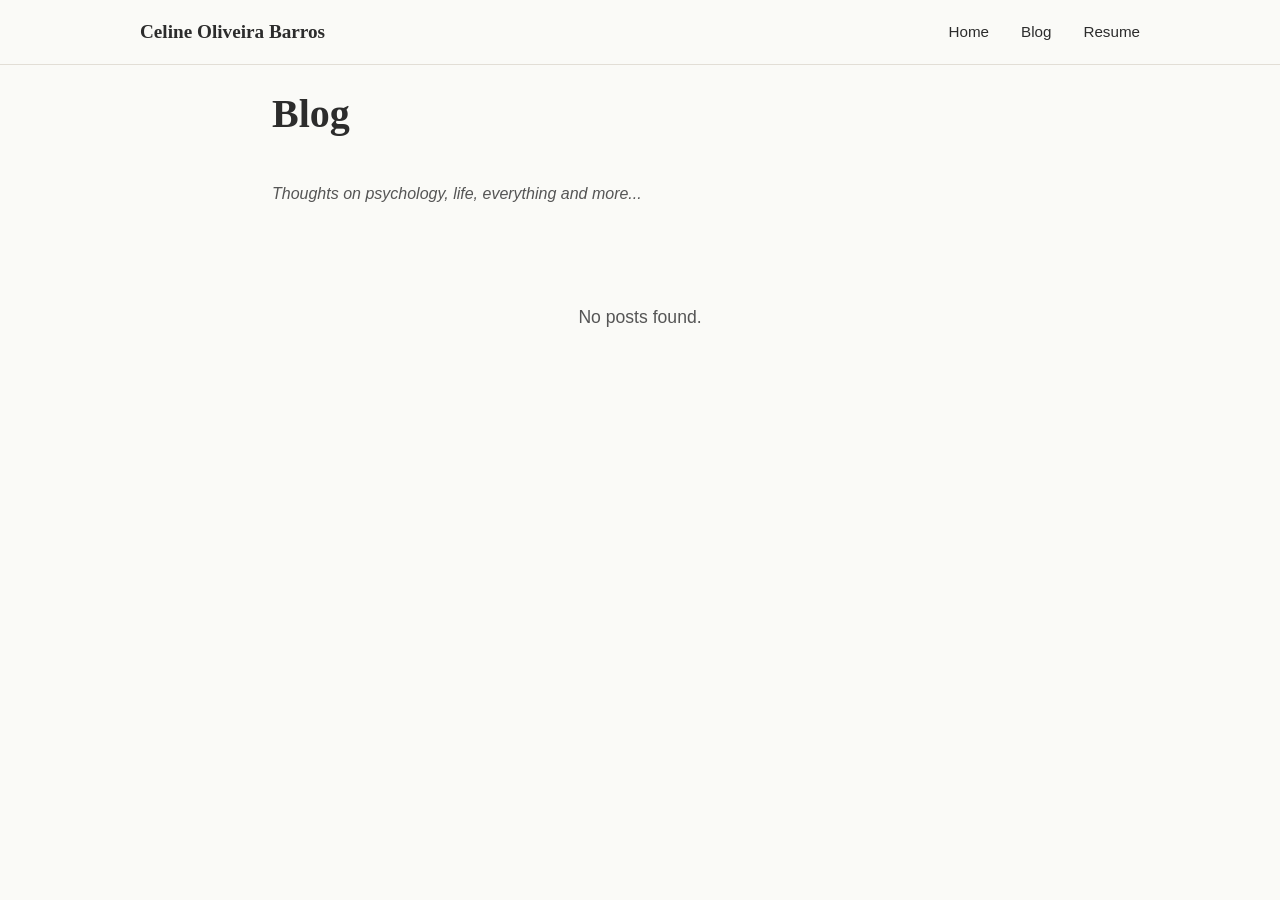
==== blog.html @ eaf7d35f "add blog feature" ====
<!DOCTYPE html>
<html lang="en">
<head>
  <meta charset="UTF-8" />
  <meta name="viewport" content="width=device-width, initial-scale=1.0" />
  <title>Blog - Celine Oliveira Barros</title>
  <link rel="stylesheet" href="/css/blog.css" />
  <script src="/js/markdown-parser.js"></script>
  <script src="/js/blog-utils.js"></script>
</head>
<body>
  <nav>
    <div class="nav-inner">
      <a href="/" class="nav-brand">Celine Oliveira Barros</a>
      <ul>
        <li><a href="/">Home</a></li>
        <li><a href="/blog.html">Blog</a></li>
        <li><a href="/resume.html">Resume</a></li>
      </ul>
    </div>
  </nav>

  <main>
    <div class="blog-container">
      <h1 class="blog-title">Blog</h1>
      <p class="page-subtitle">Thoughts on psychology, life, everything and more...</p>

      <!-- Posts Listing -->
      <div id="posts-listing">
        <p class="center" style="padding: 2rem 0;">Loading posts...</p>
      </div>
    </div>
  </main>

  <script>
    // Load blog posts when page loads
    document.addEventListener('DOMContentLoaded', renderBlogListing);
  </script>
</body>
</html>
---- css/blog.css ----
/* Blog Listing & Detail Styles */
:root {
  --sage: #7A9E7E;
  --sage-deep: #5C8260;
  --sage-light: #C0D8C3;
  --sage-pale: #E8F0E9;
  --lavender: #9B8EC4;
  --lavender-deep: #7B6FA8;
  --lavender-light: #C7BFE0;
  --lavender-pale: #EDE9F6;
  --cream: #FAFAF7;
  --warm-white: #FFFFFF;
  --ink: #2C2C2C;
  --ink-light: #555555;
  --ink-muted: #888888;
  --border: #E2DED6;
  --font-display: Georgia, 'Times New Roman', serif;
  --font-body: 'Segoe UI', Tahoma, Geneva, Verdana, sans-serif;
}

* {
  margin: 0;
  padding: 0;
  box-sizing: border-box;
}

html {
  scroll-behavior: smooth;
}

body {
  font-family: var(--font-body);
  background: var(--cream);
  color: var(--ink);
  line-height: 1.7;
}

a {
  color: var(--sage-deep);
  text-decoration: none;
}

a:hover {
  text-decoration: underline;
}

/* === NAV === */
nav {
  position: fixed;
  top: 0;
  left: 0;
  right: 0;
  z-index: 100;
  background: rgba(250, 250, 247, 0.95);
  backdrop-filter: blur(16px);
  border-bottom: 1px solid var(--border);
  padding: 0 2rem;
}

.nav-inner {
  max-width: 1000px;
  margin: 0 auto;
  display: flex;
  justify-content: space-between;
  align-items: center;
  height: 4rem;
}

.nav-brand {
  font-family: var(--font-display);
  font-size: 1.2rem;
  font-weight: 600;
  color: var(--ink);
  text-decoration: none;
}

.nav-brand:hover {
  text-decoration: underline;
}

nav ul {
  display: flex;
  list-style: none;
  gap: 2rem;
  font-size: 0.95rem;
}

nav a {
  color: var(--ink);
  font-weight: 500;
  transition: color 0.2s;
}

nav a:hover {
  color: var(--sage-deep);
  text-decoration: none;
}

/* === MAIN CONTAINER === */
main {
  padding-top: 5rem;
  min-height: 100vh;
}

.blog-container {
  max-width: 800px;
  margin: 0 auto;
  padding: 0 2rem 4rem 2rem;
}

h1 {
  font-family: var(--font-display);
  font-size: 2.5rem;
  margin-bottom: 0.5rem;
  color: var(--ink);
  font-weight: 600;
}

h1.blog-title {
  margin-bottom: 2rem;
}

.page-subtitle {
  font-size: 1rem;
  color: var(--ink-light);
  margin-bottom: 3rem;
  font-style: italic;
}

/* === BLOG LISTING === */
#posts-listing {
  display: grid;
  gap: 2.5rem;
}

.post-card {
  padding: 1.5rem;
  background: var(--warm-white);
  border: 1px solid var(--border);
  border-radius: 4px;
  transition: all 0.2s;
  display: block;
}

.post-card-cover {
  width: 100%;
  height: 220px;
  object-fit: cover;
  border-radius: 4px;
  margin-bottom: 1rem;
  border: 1px solid var(--border);
}

.post-card:hover {
  border-color: var(--sage);
  box-shadow: 0 4px 12px rgba(122, 158, 126, 0.1);
  transform: translateY(-2px);
}

.post-title-link {
  text-decoration: none;
}

.post-title-link:hover .post-card-title {
  color: var(--sage-deep);
}

.post-card-title {
  font-family: var(--font-display);
  font-size: 1.6rem;
  margin-bottom: 0.5rem;
  color: var(--ink);
  font-weight: 600;
}

.post-date {
  font-size: 0.9rem;
  color: var(--ink-muted);
  margin-bottom: 0.75rem;
}

.post-description {
  color: var(--ink-light);
  line-height: 1.6;
  margin-bottom: 1rem;
  max-width: 65ch;
}

.post-tags {
  display: flex;
  gap: 0.5rem;
  flex-wrap: wrap;
}

.tag {
  display: inline-block;
  background: var(--sage-pale);
  color: var(--sage-deep);
  padding: 0.25rem 0.75rem;
  border-radius: 20px;
  font-size: 0.85rem;
  text-decoration: none;
  transition: all 0.2s;
}

.tag:hover {
  background: var(--sage);
  color: var(--warm-white);
}

/* === BLOG POST DETAIL === */
.post-header {
  margin-bottom: 3rem;
  border-bottom: 1px solid var(--border);
  padding-bottom: 2rem;
}

.blog-post h1 {
  font-family: var(--font-display);
  font-size: 2.8rem;
  line-height: 1.2;
  margin-bottom: 1rem;
}

.blog-post .post-date {
  display: block;
  font-size: 1rem;
  color: var(--ink-light);
  margin-bottom: 1rem;
}

.blog-post .post-tags {
  margin-top: 1rem;
}

.post-cover {
  width: 100%;
  max-height: 420px;
  object-fit: cover;
  border-radius: 4px;
  margin-bottom: 1.25rem;
  border: 1px solid var(--border);
}

/* === POST BODY === */
.post-body {
  font-family: var(--font-display);
  font-size: 1.1rem;
  line-height: 1.8;
  color: var(--ink);
}

.post-body h2 {
  font-size: 1.8rem;
  margin: 2.5rem 0 1rem 0;
  color: var(--ink);
  font-weight: 600;
}

.post-body h3 {
  font-size: 1.4rem;
  margin: 2rem 0 0.75rem 0;
  color: var(--ink);
  font-weight: 600;
}

.post-body p {
  margin-bottom: 1.5rem;
  max-width: 65ch;
}

.post-body a {
  color: var(--sage-deep);
  text-decoration: underline;
}

.post-body a:hover {
  color: var(--sage);
}

.post-body code {
  background: var(--sage-pale);
  padding: 0.2em 0.4em;
  border-radius: 3px;
  font-family: 'Monaco', 'Menlo', 'Ubuntu Mono', monospace;
  font-size: 0.95em;
  color: var(--ink);
}

.post-body pre {
  background: var(--sage-pale);
  padding: 1.5rem;
  border-radius: 4px;
  overflow-x: auto;
  margin: 1.5rem 0;
  line-height: 1.5;
}

.post-body pre code {
  background: none;
  padding: 0;
  font-size: 0.95rem;
}

.post-body blockquote {
  border-left: 4px solid var(--sage);
  padding-left: 1.5rem;
  margin: 1.5rem 0;
  font-style: italic;
  color: var(--ink-light);
  font-size: 1.1rem;
}

.post-body ul,
.post-body ol {
  margin: 1.5rem 0 1.5rem 2rem;
}

.post-body li {
  margin-bottom: 0.5rem;
}

.post-body img {
  max-width: 100%;
  height: auto;
  border-radius: 4px;
  margin: 1.5rem 0;
}

.post-body hr {
  border: none;
  height: 1px;
  background: var(--border);
  margin: 2rem 0;
}

.post-body table {
  width: 100%;
  border-collapse: collapse;
  margin: 1.5rem 0;
  overflow: hidden;
  border: 1px solid var(--border);
}

.post-body th,
.post-body td {
  border-bottom: 1px solid var(--border);
  padding: 0.7rem 0.8rem;
  text-align: left;
}

.post-body th {
  background: var(--sage-pale);
  font-weight: 600;
}

.author-card {
  margin-top: 3rem;
  padding: 1.2rem;
  border: 1px solid var(--border);
  border-radius: 8px;
  background: linear-gradient(140deg, var(--warm-white) 0%, var(--sage-pale) 100%);
  display: grid;
  grid-template-columns: 80px 1fr;
  gap: 1rem;
  align-items: start;
}

.author-avatar,
.author-avatar-fallback {
  width: 80px;
  height: 80px;
  border-radius: 50%;
  border: 2px solid var(--sage-light);
}

.author-avatar {
  object-fit: cover;
}

.author-avatar-fallback {
  background: var(--sage);
  color: var(--warm-white);
  display: grid;
  place-items: center;
  font-family: var(--font-display);
  font-size: 1.3rem;
  letter-spacing: 0.03em;
}

.author-eyebrow {
  margin: 0;
  font-size: 0.72rem;
  text-transform: uppercase;
  letter-spacing: 0.12em;
  color: var(--ink-muted);
}

.author-name {
  margin: 0.15rem 0 0.35rem 0;
  font-family: var(--font-display);
  font-size: 1.25rem;
  color: var(--ink);
}

.author-bio {
  margin: 0;
  font-size: 0.95rem;
  color: var(--ink-light);
  line-height: 1.6;
}

.author-socials {
  margin-top: 0.75rem;
  display: flex;
  gap: 0.45rem;
  flex-wrap: wrap;
}

.author-social-link {
  padding: 0.22rem 0.6rem;
  border-radius: 999px;
  border: 1px solid var(--sage-light);
  background: var(--warm-white);
  color: var(--sage-deep);
  font-size: 0.78rem;
  text-decoration: none;
}

.author-social-link:hover {
  background: var(--sage);
  color: var(--warm-white);
  text-decoration: none;
}

.author-signature {
  margin: 0.85rem 0 0 0;
  font-family: 'Brush Script MT', 'Lucida Handwriting', cursive;
  font-size: 1.85rem;
  color: var(--ink);
  line-height: 1;
}

/* === NO POSTS STATE === */
.no-posts {
  text-align: center;
  padding: 3rem 0;
  color: var(--ink-light);
  font-size: 1.1rem;
}

/* === BACK LINK === */
.back-link {
  display: inline-block;
  margin-bottom: 2rem;
  color: var(--sage-deep);
  font-weight: 500;
}

.back-link:hover {
  text-decoration: underline;
}

/* === RESPONSIVE === */
@media (max-width: 768px) {
  main {
    padding-top: 4rem;
  }

  .blog-container {
    padding-left: 1rem;
    padding-right: 1rem;
    padding-bottom: 2rem;
  }

  nav {
    padding: 0 1rem;
  }

  nav ul {
    gap: 1rem;
    font-size: 0.9rem;
  }

  h1 {
    font-size: 1.8rem;
  }

  .blog-post h1 {
    font-size: 1.8rem;
  }

  .post-card-title {
    font-size: 1.3rem;
  }

  .post-body {
    font-size: 1rem;
  }

  .post-body h2 {
    font-size: 1.4rem;
  }

  .post-body h3 {
    font-size: 1.1rem;
  }

  .post-body code,
  .post-body pre {
    font-size: 0.85rem;
  }

  .author-card {
    grid-template-columns: 1fr;
  }

  .author-avatar,
  .author-avatar-fallback {
    width: 64px;
    height: 64px;
  }

  .post-tags {
    flex-direction: column;
  }

  .tag {
    display: block;
    width: fit-content;
  }
}

/* Utility for center-aligned containers */
.center {
  text-align: center;
}

/* Utility for hiding content */
.hidden {
  display: none;
}
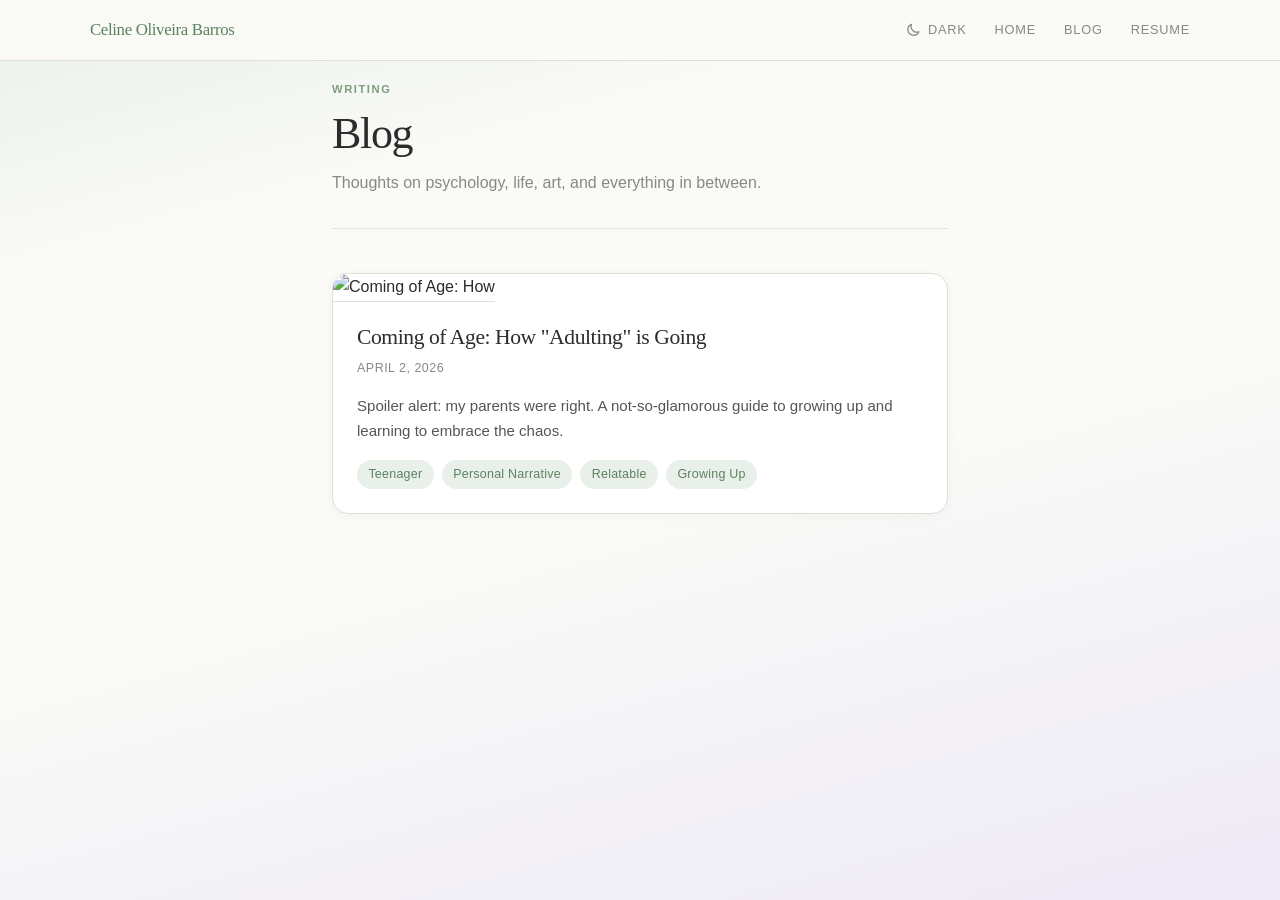
==== commit bf5bd71c: "Vercel analytic" ====
--- a/blog.html
+++ b/blog.html
@@ -3,38 +3,60 @@
 <head>
   <meta charset="UTF-8" />
   <meta name="viewport" content="width=device-width, initial-scale=1.0" />
+  <script>
+  (function(){try{var k='theme',s=localStorage.getItem(k);if(s==='light'||s==='dark'){document.documentElement.setAttribute('data-theme',s);}else if(window.matchMedia('(prefers-color-scheme: dark)').matches){document.documentElement.setAttribute('data-theme','dark');}}catch(e){}})();
+  </script>
   <title>Blog - Celine Oliveira Barros</title>
-  <link rel="stylesheet" href="/css/blog.css" />
-  <script src="/js/markdown-parser.js"></script>
-  <script src="/js/blog-utils.js"></script>
+  <link rel="icon" href="data:image/svg+xml,<svg xmlns='http://www.w3.org/2000/svg' viewBox='0 0 100 100'><text y='.9em' font-size='90' fill='%234a7c59'>✿</text></svg>">
+  <link rel="stylesheet" href="./css/theme.css" />
+  <link rel="stylesheet" href="./css/blog.css" />
+  <script src="./js/markdown-parser.js"></script>
+  <script src="./js/blog-utils.js"></script>
 </head>
 <body>
-  <nav>
+  <nav class="site-nav" aria-label="Main">
     <div class="nav-inner">
-      <a href="/" class="nav-brand">Celine Oliveira Barros</a>
-      <ul>
-        <li><a href="/">Home</a></li>
-        <li><a href="/blog.html">Blog</a></li>
-        <li><a href="/resume.html">Resume</a></li>
-      </ul>
+      <a href="./index.html" class="nav-brand">Celine Oliveira Barros</a>
+      <div class="nav-actions">
+        <ul>
+          <li class="nav-item--theme">
+            <button type="button" class="theme-toggle" aria-label="Switch to dark mode" aria-pressed="false" title="Switch to dark mode">
+              <span class="theme-toggle-label theme-toggle-label--dark" aria-hidden="true">
+                <svg class="theme-toggle-icon" viewBox="0 0 24 24" aria-hidden="true"><path stroke="currentColor" stroke-width="2" stroke-linecap="round" stroke-linejoin="round" fill="none" d="M20.354 15.354A9 9 0 018.646 3.646 9.003 9.003 0 0012 21a9.003 9.003 0 008.354-5.646z"/></svg>
+                Dark
+              </span>
+              <span class="theme-toggle-label theme-toggle-label--light" aria-hidden="true">
+                <svg class="theme-toggle-icon" viewBox="0 0 24 24" aria-hidden="true"><path stroke="currentColor" stroke-width="2" stroke-linecap="round" stroke-linejoin="round" fill="none" d="M12 3v1m0 16v1m9-9h-1M4 12H3m15.364 6.364l-.707-.707M6.343 6.343l-.707-.707m12.728 0l-.707.707M6.343 17.657l-.707.707M16 12a4 4 0 11-8 0 4 4 0 018 0z"/></svg>
+                Light
+              </span>
+            </button>
+          </li>
+          <li><a href="./index.html">Home</a></li>
+          <li><a href="./blog.html">Blog</a></li>
+          <li><a href="./resume.html">Resume</a></li>
+        </ul>
+      </div>
     </div>
   </nav>
 
   <main>
     <div class="blog-container">
-      <h1 class="blog-title">Blog</h1>
-      <p class="page-subtitle">Thoughts on psychology, life, everything and more...</p>
+      <header class="blog-page-header" aria-labelledby="blog-heading">
+        <p class="page-label">Writing</p>
+        <h1 id="blog-heading" class="blog-title">Blog</h1>
+        <p class="page-subtitle">Thoughts on psychology, life, art, and everything in between.</p>
+      </header>
 
-      <!-- Posts Listing -->
-      <div id="posts-listing">
-        <p class="center" style="padding: 2rem 0;">Loading posts...</p>
+      <div id="posts-listing" class="posts-listing">
+        <p class="posts-loading" role="status">Loading posts…</p>
       </div>
     </div>
   </main>
 
+  <script src="./js/theme.js"></script>
   <script>
-    // Load blog posts when page loads
     document.addEventListener('DOMContentLoaded', renderBlogListing);
   </script>
+  <script defer src="https://va.vercel-scripts.com/v1/script.js"></script>
 </body>
 </html>
--- a/css/theme.css
+++ b/css/theme.css
@@ -0,0 +1,172 @@
+/**
+ * Light / dark theme tokens. Toggle via html[data-theme="dark"].
+ * Default (no attribute) matches :root light palette; script sets data-theme on load.
+ */
+
+:root {
+  color-scheme: light;
+  --sage: #7a9e7e;
+  --sage-deep: #5c8260;
+  --sage-light: #c0d8c3;
+  --sage-pale: #e8f0e9;
+  --lavender: #9b8ec4;
+  --lavender-deep: #7b6fa8;
+  --lavender-light: #c7bfe0;
+  --lavender-pale: #ede9f6;
+  --cream: #fafaf7;
+  --warm-white: #ffffff;
+  --ink: #2c2c2c;
+  --ink-light: #555555;
+  --ink-muted: #888888;
+  --blush: #f2e4e1;
+  --peach: #f5d5c8;
+  --border: #e2ded6;
+  --shadow: rgba(122, 158, 126, 0.1);
+  --shadow-lav: rgba(155, 142, 196, 0.1);
+  --nav-bg: rgba(250, 250, 247, 0.92);
+  --nav-dropdown-bg: rgba(250, 250, 247, 0.97);
+  --resume-body-bg: #e8e4de;
+  --resume-toolbar-shadow: rgba(0, 0, 0, 0.08);
+  --resume-page-shadow: rgba(0, 0, 0, 0.1);
+  --font-display: Georgia, 'Times New Roman', serif;
+  --font-body: 'Segoe UI', Tahoma, Geneva, Verdana, sans-serif;
+}
+
+html[data-theme='dark'] {
+  color-scheme: dark;
+  --sage: #8fb896;
+  --sage-deep: #b8d4be;
+  --sage-light: #3d5248;
+  --sage-pale: #1a221e;
+  --lavender: #a898c9;
+  --lavender-deep: #c9bfe8;
+  --lavender-light: #4a4558;
+  --lavender-pale: #1e1c28;
+  --cream: #12141a;
+  --warm-white: #1a1f26;
+  --ink: #e8e8e3;
+  --ink-light: #b8b8b0;
+  --ink-muted: #94948c;
+  --blush: #2a2224;
+  --peach: #2a2420;
+  --border: #2d333d;
+  --shadow: rgba(0, 0, 0, 0.35);
+  --shadow-lav: rgba(0, 0, 0, 0.28);
+  --nav-bg: rgba(18, 20, 26, 0.92);
+  --nav-dropdown-bg: rgba(22, 25, 32, 0.98);
+  --resume-body-bg: #0f1218;
+  --resume-toolbar-shadow: rgba(0, 0, 0, 0.35);
+  --resume-page-shadow: rgba(0, 0, 0, 0.45);
+}
+
+/* Optional: soften hero glows in dark mode (index inline styles reference these) */
+html[data-theme='dark'] .hero::before {
+  background: radial-gradient(
+    circle,
+    rgba(122, 158, 126, 0.07) 0%,
+    transparent 70%
+  );
+}
+
+html[data-theme='dark'] .hero::after {
+  background: radial-gradient(
+    circle,
+    rgba(122, 158, 126, 0.05) 0%,
+    transparent 70%
+  );
+}
+
+/* === Theme toggle: text + icon (matches nav links) === */
+.theme-toggle {
+  display: inline-flex;
+  align-items: center;
+  justify-content: center;
+  font-family: var(--font-body);
+  font-size: 0.82rem;
+  font-weight: 400;
+  letter-spacing: 0.04em;
+  text-transform: uppercase;
+  color: var(--ink-muted);
+  background: none;
+  border: none;
+  cursor: pointer;
+  padding: 0;
+  margin: 0;
+  position: relative;
+  transition: color 0.3s;
+  flex-shrink: 0;
+  line-height: 1;
+  vertical-align: middle;
+  -webkit-appearance: none;
+  appearance: none;
+  box-sizing: border-box;
+}
+
+/* Remove UA button padding (Safari/Firefox) so it matches <a> in the nav */
+.theme-toggle::-moz-focus-inner {
+  border: 0;
+  padding: 0;
+}
+
+.theme-toggle::after {
+  content: '';
+  position: absolute;
+  bottom: -4px;
+  left: 0;
+  width: 0;
+  height: 2px;
+  background: var(--sage);
+  transition: width 0.3s;
+}
+
+.theme-toggle:hover {
+  color: var(--sage-deep);
+}
+
+.theme-toggle:hover::after {
+  width: 100%;
+}
+
+.theme-toggle:focus-visible {
+  outline: 2px solid var(--sage);
+  outline-offset: 3px;
+}
+
+.theme-toggle-icon {
+  width: 0.95rem;
+  height: 0.95rem;
+  flex-shrink: 0;
+  display: block;
+}
+
+/* “Dark” = switch to dark (shown in light mode); “Light” = switch to light */
+.theme-toggle-label {
+  pointer-events: none;
+  display: inline-flex;
+  align-items: center;
+  gap: 0.4rem;
+  line-height: 1;
+}
+
+.theme-toggle-label--light {
+  display: none;
+}
+
+html[data-theme='dark'] .theme-toggle-label--dark {
+  display: none;
+}
+
+html[data-theme='dark'] .theme-toggle-label--light {
+  display: inline-flex;
+}
+
+/* Toolbar: text only, no underline (sits next to pill buttons) */
+.toolbar .theme-toggle::after {
+  display: none;
+}
+
+.toolbar .theme-toggle {
+  font-size: 0.8rem;
+  letter-spacing: 0.06em;
+  padding: 0.35rem 0;
+}
--- a/css/blog.css
+++ b/css/blog.css
@@ -1,22 +1,4 @@
-/* Blog Listing & Detail Styles */
-:root {
-  --sage: #7A9E7E;
-  --sage-deep: #5C8260;
-  --sage-light: #C0D8C3;
-  --sage-pale: #E8F0E9;
-  --lavender: #9B8EC4;
-  --lavender-deep: #7B6FA8;
-  --lavender-light: #C7BFE0;
-  --lavender-pale: #EDE9F6;
-  --cream: #FAFAF7;
-  --warm-white: #FFFFFF;
-  --ink: #2C2C2C;
-  --ink-light: #555555;
-  --ink-muted: #888888;
-  --border: #E2DED6;
-  --font-display: Georgia, 'Times New Roman', serif;
-  --font-body: 'Segoe UI', Tahoma, Geneva, Verdana, sans-serif;
-}
+/* Blog listing & detail — load css/theme.css before this file. */
 
 * {
   margin: 0;
@@ -32,7 +14,9 @@
   font-family: var(--font-body);
   background: var(--cream);
   color: var(--ink);
-  line-height: 1.7;
+  line-height: 1.65;
+  -webkit-font-smoothing: antialiased;
+  text-rendering: optimizeLegibility;
 }
 
 a {
@@ -45,53 +29,126 @@
 }
 
 /* === NAV === */
-nav {
+.site-nav {
   position: fixed;
   top: 0;
   left: 0;
   right: 0;
   z-index: 100;
-  background: rgba(250, 250, 247, 0.95);
+  background: var(--nav-bg);
   backdrop-filter: blur(16px);
   border-bottom: 1px solid var(--border);
-  padding: 0 2rem;
+  padding: 0 clamp(1rem, 4vw, 2rem);
 }
 
 .nav-inner {
-  max-width: 1000px;
+  max-width: 1100px;
   margin: 0 auto;
   display: flex;
   justify-content: space-between;
   align-items: center;
-  height: 4rem;
+  min-height: 3.75rem;
+  padding: 0.35rem 0;
+  gap: 0.75rem;
+}
+
+.nav-actions {
+  display: flex;
+  align-items: center;
+  gap: 1.25rem;
+}
+
+/* Post page: back | centered name | nav — one aligned row */
+.nav-inner--post {
+  display: grid;
+  grid-template-columns: minmax(0, 1fr) auto minmax(0, 1fr);
+  align-items: center;
+  column-gap: 0.75rem;
+  width: 100%;
+}
+
+.nav-inner--post .nav-back {
+  justify-self: start;
+  font-family: var(--font-body);
+  font-size: 0.78rem;
+  font-weight: 500;
+  letter-spacing: 0.05em;
+  text-transform: uppercase;
+  color: var(--ink-muted);
+  text-decoration: none;
+  white-space: nowrap;
+  transition: color 0.2s;
+}
+
+.nav-inner--post .nav-back:hover {
+  color: var(--sage-deep);
+  text-decoration: none;
+}
+
+.nav-inner--post .nav-brand {
+  justify-self: center;
+  grid-column: 2;
+  text-align: center;
+}
+
+.nav-inner--post .nav-actions {
+  justify-self: end;
+  grid-column: 3;
 }
 
 .nav-brand {
   font-family: var(--font-display);
-  font-size: 1.2rem;
-  font-weight: 600;
-  color: var(--ink);
-  text-decoration: none;
+  font-size: 1.05rem;
+  font-weight: 400;
+  color: var(--sage-deep);
+  letter-spacing: -0.02em;
+  text-decoration: none;
+  line-height: 1.2;
 }
 
 .nav-brand:hover {
-  text-decoration: underline;
-}
-
-nav ul {
+  color: var(--ink);
+  text-decoration: none;
+}
+
+.site-nav ul {
   display: flex;
+  align-items: center;
   list-style: none;
-  gap: 2rem;
-  font-size: 0.95rem;
-}
-
-nav a {
-  color: var(--ink);
-  font-weight: 500;
-  transition: color 0.2s;
-}
-
-nav a:hover {
+  gap: 1.75rem;
+  margin: 0;
+  padding: 0;
+  font-size: 0.8rem;
+  letter-spacing: 0.06em;
+  text-transform: uppercase;
+}
+
+.site-nav ul > li {
+  display: flex;
+  align-items: center;
+  margin: 0;
+  padding: 0;
+}
+
+.nav-item--theme {
+  list-style: none;
+}
+
+.site-nav .theme-toggle {
+  font-size: 0.8rem;
+  letter-spacing: 0.06em;
+}
+
+.site-nav ul a {
+  color: var(--ink-muted);
+  font-weight: 400;
+  line-height: 1;
+  display: inline-flex;
+  align-items: center;
+  transition: color 0.25s;
+}
+
+.site-nav ul a:hover {
   color: var(--sage-deep);
   text-decoration: none;
 }
@@ -100,65 +157,115 @@
 main {
   padding-top: 5rem;
   min-height: 100vh;
+  background: linear-gradient(
+    165deg,
+    var(--sage-pale) 0%,
+    var(--cream) 22%,
+    var(--cream) 55%,
+    var(--lavender-pale) 100%
+  );
+  background-attachment: fixed;
 }
 
 .blog-container {
-  max-width: 800px;
+  max-width: 42rem;
   margin: 0 auto;
-  padding: 0 2rem 4rem 2rem;
+  padding: 0 1.75rem 4rem;
+}
+
+.blog-container--post {
+  max-width: 40rem;
 }
 
 h1 {
   font-family: var(--font-display);
-  font-size: 2.5rem;
+  font-size: clamp(2rem, 5vw, 2.75rem);
   margin-bottom: 0.5rem;
   color: var(--ink);
+  font-weight: 400;
+  letter-spacing: -0.03em;
+  line-height: 1.15;
+}
+
+/* Listing page title block */
+.blog-page-header {
+  margin-bottom: 2.75rem;
+  padding-bottom: 2rem;
+  border-bottom: 1px solid rgba(226, 222, 214, 0.85);
+}
+
+.page-label {
+  font-size: 0.7rem;
   font-weight: 600;
+  letter-spacing: 0.14em;
+  text-transform: uppercase;
+  color: var(--sage);
+  margin-bottom: 0.65rem;
 }
 
 h1.blog-title {
-  margin-bottom: 2rem;
+  margin-bottom: 0.65rem;
 }
 
 .page-subtitle {
   font-size: 1rem;
-  color: var(--ink-light);
-  margin-bottom: 3rem;
-  font-style: italic;
+  color: var(--ink-muted);
+  margin: 0;
+  font-style: normal;
+  font-weight: 400;
+  line-height: 1.65;
+  max-width: 36rem;
 }
 
 /* === BLOG LISTING === */
-#posts-listing {
-  display: grid;
-  gap: 2.5rem;
+.posts-listing {
+  display: flex;
+  flex-direction: column;
+  gap: 1.5rem;
+}
+
+.posts-loading {
+  text-align: center;
+  padding: 3rem 1rem;
+  color: var(--ink-muted);
+  font-size: 0.95rem;
+  letter-spacing: 0.02em;
 }
 
 .post-card {
-  padding: 1.5rem;
+  padding: 0;
   background: var(--warm-white);
   border: 1px solid var(--border);
-  border-radius: 4px;
-  transition: all 0.2s;
+  border-radius: 16px;
+  overflow: hidden;
+  transition: border-color 0.25s, box-shadow 0.25s, transform 0.25s;
   display: block;
+  box-shadow: 0 2px 12px rgba(44, 44, 44, 0.04);
+}
+
+.post-card-inner {
+  padding: 1.35rem 1.5rem 1.5rem;
 }
 
 .post-card-cover {
   width: 100%;
-  height: 220px;
+  height: 200px;
   object-fit: cover;
-  border-radius: 4px;
-  margin-bottom: 1rem;
-  border: 1px solid var(--border);
+  border-radius: 0;
+  margin-bottom: 0;
+  border: none;
+  border-bottom: 1px solid var(--border);
 }
 
 .post-card:hover {
-  border-color: var(--sage);
-  box-shadow: 0 4px 12px rgba(122, 158, 126, 0.1);
-  transform: translateY(-2px);
+  border-color: var(--sage-light);
+  box-shadow: 0 12px 36px rgba(122, 158, 126, 0.12);
+  transform: translateY(-3px);
 }
 
 .post-title-link {
   text-decoration: none;
+  color: inherit;
 }
 
 .post-title-link:hover .post-card-title {
@@ -167,23 +274,27 @@
 
 .post-card-title {
   font-family: var(--font-display);
-  font-size: 1.6rem;
-  margin-bottom: 0.5rem;
-  color: var(--ink);
-  font-weight: 600;
+  font-size: 1.35rem;
+  margin-bottom: 0.45rem;
+  color: var(--ink);
+  font-weight: 400;
+  letter-spacing: -0.02em;
+  line-height: 1.3;
 }
 
 .post-date {
-  font-size: 0.9rem;
+  font-size: 0.78rem;
   color: var(--ink-muted);
-  margin-bottom: 0.75rem;
+  margin-bottom: 0.85rem;
+  letter-spacing: 0.04em;
+  text-transform: uppercase;
 }
 
 .post-description {
   color: var(--ink-light);
-  line-height: 1.6;
+  font-size: 0.94rem;
+  line-height: 1.7;
   margin-bottom: 1rem;
-  max-width: 65ch;
 }
 
 .post-tags {
@@ -196,16 +307,19 @@
   display: inline-block;
   background: var(--sage-pale);
   color: var(--sage-deep);
-  padding: 0.25rem 0.75rem;
-  border-radius: 20px;
-  font-size: 0.85rem;
-  text-decoration: none;
-  transition: all 0.2s;
+  padding: 0.22rem 0.65rem;
+  border-radius: 999px;
+  font-size: 0.78rem;
+  letter-spacing: 0.02em;
+  text-decoration: none;
+  transition: background 0.2s, color 0.2s;
+  border: 1px solid transparent;
 }
 
 .tag:hover {
   background: var(--sage);
   color: var(--warm-white);
+  text-decoration: none;
 }
 
 /* === BLOG POST DETAIL === */
@@ -217,16 +331,20 @@
 
 .blog-post h1 {
   font-family: var(--font-display);
-  font-size: 2.8rem;
+  font-size: clamp(1.85rem, 4.5vw, 2.65rem);
+  font-weight: 400;
+  letter-spacing: -0.03em;
   line-height: 1.2;
   margin-bottom: 1rem;
 }
 
 .blog-post .post-date {
   display: block;
-  font-size: 1rem;
-  color: var(--ink-light);
+  font-size: 0.82rem;
+  color: var(--ink-muted);
   margin-bottom: 1rem;
+  letter-spacing: 0.05em;
+  text-transform: uppercase;
 }
 
 .blog-post .post-tags {
@@ -245,28 +363,31 @@
 /* === POST BODY === */
 .post-body {
   font-family: var(--font-display);
-  font-size: 1.1rem;
-  line-height: 1.8;
-  color: var(--ink);
+  font-size: 1.05rem;
+  line-height: 1.78;
+  color: var(--ink-light);
 }
 
 .post-body h2 {
-  font-size: 1.8rem;
-  margin: 2.5rem 0 1rem 0;
-  color: var(--ink);
-  font-weight: 600;
+  font-size: 1.55rem;
+  margin: 2.5rem 0 0.85rem 0;
+  color: var(--ink);
+  font-weight: 400;
+  letter-spacing: -0.02em;
+  line-height: 1.35;
 }
 
 .post-body h3 {
-  font-size: 1.4rem;
-  margin: 2rem 0 0.75rem 0;
-  color: var(--ink);
-  font-weight: 600;
+  font-size: 1.2rem;
+  margin: 2rem 0 0.65rem 0;
+  color: var(--ink);
+  font-weight: 400;
+  letter-spacing: -0.01em;
 }
 
 .post-body p {
-  margin-bottom: 1.5rem;
-  max-width: 65ch;
+  margin-bottom: 1.35rem;
+  max-width: 100%;
 }
 
 .post-body a {
@@ -465,45 +586,71 @@
 @media (max-width: 768px) {
   main {
     padding-top: 4rem;
+    background-attachment: scroll;
   }
 
   .blog-container {
-    padding-left: 1rem;
-    padding-right: 1rem;
-    padding-bottom: 2rem;
-  }
-
-  nav {
+    padding-left: 1.15rem;
+    padding-right: 1.15rem;
+    padding-bottom: 2.5rem;
+  }
+
+  .site-nav {
     padding: 0 1rem;
   }
 
-  nav ul {
-    gap: 1rem;
-    font-size: 0.9rem;
+  .site-nav ul {
+    gap: 0.85rem;
+    font-size: 0.72rem;
+  }
+
+  .nav-inner--post {
+    column-gap: 0.4rem;
+  }
+
+  .nav-inner--post .nav-back {
+    font-size: 0.68rem;
+    max-width: 7.5rem;
+    overflow: hidden;
+    text-overflow: ellipsis;
+  }
+
+  .blog-page-header {
+    margin-bottom: 2rem;
+    padding-bottom: 1.5rem;
+  }
+
+  .page-subtitle {
+    font-size: 0.95rem;
   }
 
   h1 {
-    font-size: 1.8rem;
+    font-size: 1.85rem;
   }
 
   .blog-post h1 {
-    font-size: 1.8rem;
+    font-size: 1.75rem;
   }
 
   .post-card-title {
-    font-size: 1.3rem;
+    font-size: 1.2rem;
+  }
+
+  .post-card-inner {
+    padding: 1.15rem 1.2rem 1.35rem;
   }
 
   .post-body {
-    font-size: 1rem;
+    font-size: 1.02rem;
+    line-height: 1.75;
   }
 
   .post-body h2 {
-    font-size: 1.4rem;
+    font-size: 1.35rem;
   }
 
   .post-body h3 {
-    font-size: 1.1rem;
+    font-size: 1.12rem;
   }
 
   .post-body code,
@@ -520,15 +667,6 @@
     width: 64px;
     height: 64px;
   }
-
-  .post-tags {
-    flex-direction: column;
-  }
-
-  .tag {
-    display: block;
-    width: fit-content;
-  }
 }
 
 /* Utility for center-aligned containers */
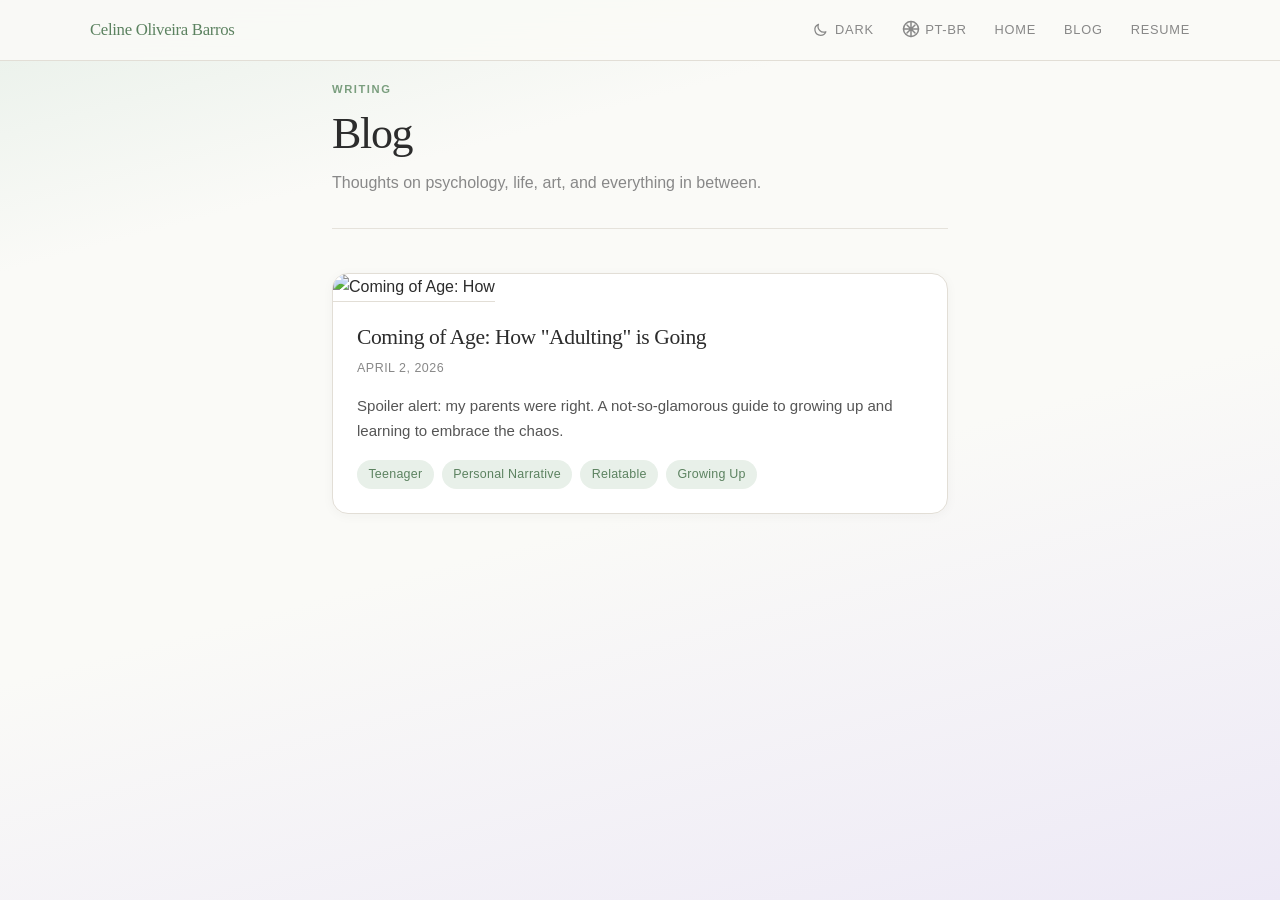
==== commit fc396e9d: "pt-br version of site and resume" ====
--- a/blog.html
+++ b/blog.html
@@ -1,15 +1,54 @@
 <!DOCTYPE html>
-<html lang="en">
+<html lang="en" data-lang="en">
 <head>
   <meta charset="UTF-8" />
   <meta name="viewport" content="width=device-width, initial-scale=1.0" />
   <script>
   (function(){try{var k='theme',s=localStorage.getItem(k);if(s==='light'||s==='dark'){document.documentElement.setAttribute('data-theme',s);}else if(window.matchMedia('(prefers-color-scheme: dark)').matches){document.documentElement.setAttribute('data-theme','dark');}}catch(e){}})();
+  (function(){try{var l=localStorage.getItem('lang');if(l==='pt'||l==='en'){document.documentElement.setAttribute('data-lang',l);document.documentElement.lang=l;}}catch(e){}})();
   </script>
   <title>Blog - Celine Oliveira Barros</title>
   <link rel="icon" href="data:image/svg+xml,<svg xmlns='http://www.w3.org/2000/svg' viewBox='0 0 100 100'><text y='.9em' font-size='90' fill='%234a7c59'>✿</text></svg>">
   <link rel="stylesheet" href="./css/theme.css" />
   <link rel="stylesheet" href="./css/blog.css" />
+  <style>
+    /* ===== LANGUAGE TOGGLE ===== */
+    [data-en] { display: inline; }
+    [data-pt] { display: none; }
+    html[data-lang="pt"] [data-en] { display: none; }
+    html[data-lang="pt"] [data-pt] { display: inline; }
+
+    [data-en-block] { display: block; }
+    [data-pt-block] { display: none; }
+    html[data-lang="pt"] [data-en-block] { display: none; }
+    html[data-lang="pt"] [data-pt-block] { display: block; }
+
+    [data-en-flex] { display: flex; }
+    [data-pt-flex] { display: none; }
+    html[data-lang="pt"] [data-en-flex] { display: none; }
+    html[data-lang="pt"] [data-pt-flex] { display: flex; }
+
+    .lang-toggle {
+      display: inline-flex; align-items: center; justify-content: center;
+      font-family: var(--font-body); font-size: 0.82rem; font-weight: 400;
+      letter-spacing: 0.04em; text-transform: uppercase; color: var(--ink-muted);
+      background: none; border: none; cursor: pointer; padding: 0; margin: 0;
+      position: relative; transition: color 0.3s; flex-shrink: 0; line-height: 1;
+      vertical-align: middle; -webkit-appearance: none; appearance: none; gap: 0.35rem;
+    }
+    .lang-toggle::after {
+      content: ''; position: absolute; bottom: -4px; left: 0;
+      width: 0; height: 2px; background: var(--lavender); transition: width 0.3s;
+    }
+    .lang-toggle:hover { color: var(--lavender-deep); }
+    .lang-toggle:hover::after { width: 100%; }
+    .lang-toggle:focus-visible { outline: 2px solid var(--lavender); outline-offset: 3px; }
+    .lang-toggle .lang-icon { font-size: 0.95rem; line-height: 1; }
+    .lang-label-en, .lang-label-pt { pointer-events: none; }
+    .lang-label-pt { display: none; }
+    html[data-lang="pt"] .lang-label-en { display: none; }
+    html[data-lang="pt"] .lang-label-pt { display: inline; }
+  </style>
   <script src="./js/markdown-parser.js"></script>
   <script src="./js/blog-utils.js"></script>
 </head>
@@ -31,6 +70,18 @@
               </span>
             </button>
           </li>
+          <li class="nav-item--lang">
+            <button type="button" class="lang-toggle lang-toggle--desktop" aria-label="Switch language">
+              <span class="lang-icon" aria-hidden="true">
+                <svg viewBox="0 0 24 24" fill="none" xmlns="http://www.w3.org/2000/svg" width="18" height="18">
+                  <path d="M12 2a10 10 0 100 20 10 10 0 000-20z" stroke="currentColor" stroke-width="2" stroke-linecap="round" stroke-linejoin="round"/>
+                  <path d="M2.05 12h19.9M12 2.05v19.9M6.6 6.6l10.8 10.8M17.4 6.6L6.6 17.4" stroke="currentColor" stroke-width="2" stroke-linecap="round" stroke-linejoin="round"/>
+                </svg>
+              </span>
+              <span class="lang-label-en">PT-BR</span>
+              <span class="lang-label-pt">en</span>
+            </button>
+          </li>
           <li><a href="./index.html">Home</a></li>
           <li><a href="./blog.html">Blog</a></li>
           <li><a href="./resume.html">Resume</a></li>
@@ -42,9 +93,9 @@
   <main>
     <div class="blog-container">
       <header class="blog-page-header" aria-labelledby="blog-heading">
-        <p class="page-label">Writing</p>
-        <h1 id="blog-heading" class="blog-title">Blog</h1>
-        <p class="page-subtitle">Thoughts on psychology, life, art, and everything in between.</p>
+        <p class="page-label"><span data-en>Writing</span><span data-pt>Escrita</span></p>
+        <h1 id="blog-heading" class="blog-title"><span data-en>Blog</span><span data-pt>Blog</span></h1>
+        <p class="page-subtitle"><span data-en>Thoughts on psychology, life, art, and everything in between.</span><span data-pt>Pensamentos sobre psicologia, vida, arte e tudo mais.</span></p>
       </header>
 
       <div id="posts-listing" class="posts-listing">
@@ -55,6 +106,43 @@
 
   <script src="./js/theme.js"></script>
   <script>
+    // ===== LANGUAGE TOGGLE =====
+    (function () {
+      var STORAGE_KEY = 'lang';
+
+      function getStored() {
+        try { return localStorage.getItem(STORAGE_KEY); } catch (e) { return null; }
+      }
+
+      function getEffectiveLang() {
+        var s = getStored();
+        if (s === 'en' || s === 'pt') return s;
+        return 'en';
+      }
+
+      function applyLang(lang) {
+        document.documentElement.setAttribute('data-lang', lang);
+        document.documentElement.lang = lang;
+      }
+
+      function toggle() {
+        var current = document.documentElement.getAttribute('data-lang') || 'en';
+        var next = current === 'pt' ? 'en' : 'pt';
+        try { localStorage.setItem(STORAGE_KEY, next); } catch (e) {}
+        applyLang(next);
+      }
+
+      applyLang(getEffectiveLang());
+
+      document.addEventListener('click', function (e) {
+        if (e.target.closest('.lang-toggle')) {
+          e.preventDefault();
+          toggle();
+        }
+      });
+    })();
+  </script>
+  <script>
     document.addEventListener('DOMContentLoaded', renderBlogListing);
   </script>
   <script defer src="https://va.vercel-scripts.com/v1/script.js"></script>
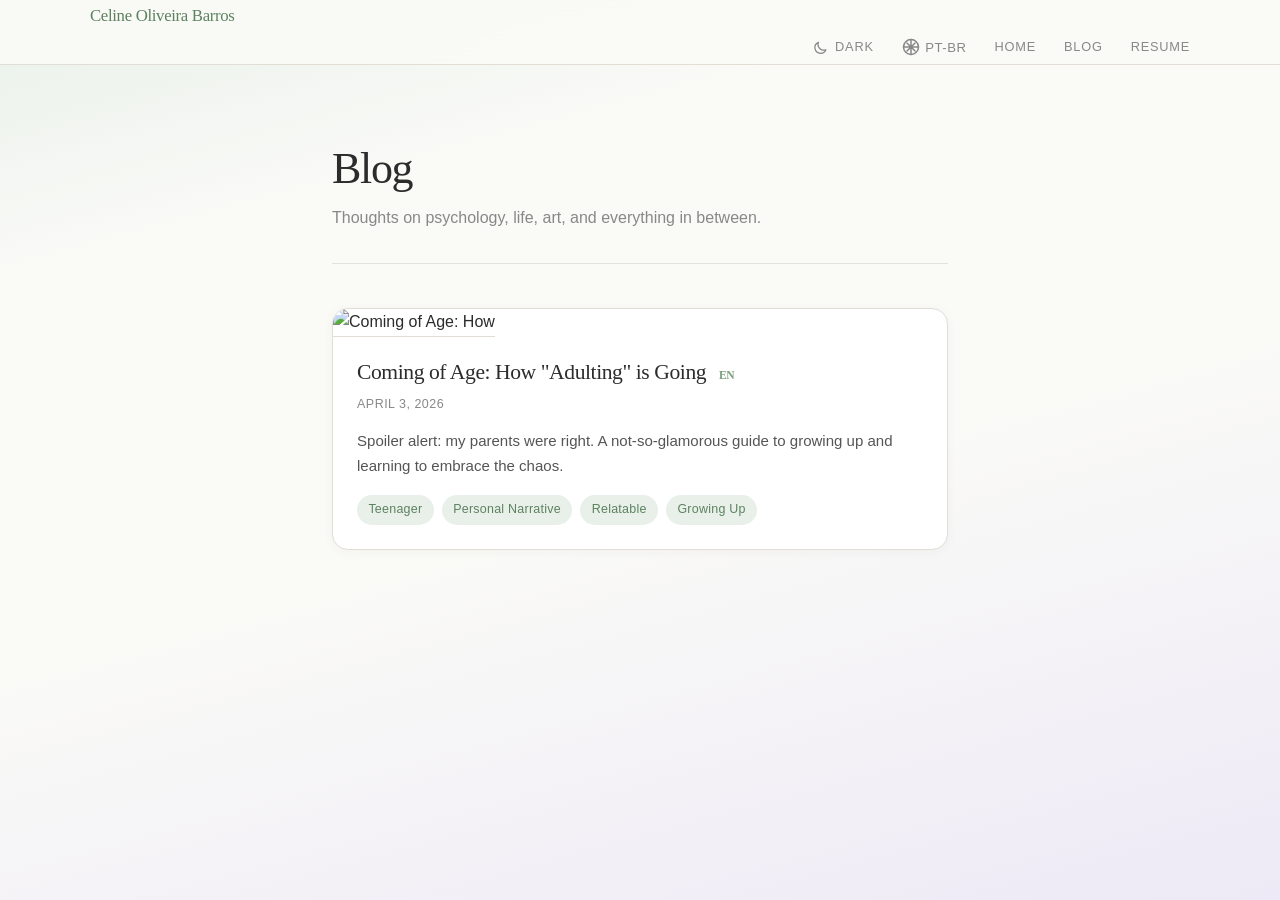
==== commit 6fbb0cbb: "add translation blog" ====
--- a/blog.html
+++ b/blog.html
@@ -93,7 +93,7 @@
   <main>
     <div class="blog-container">
       <header class="blog-page-header" aria-labelledby="blog-heading">
-        <p class="page-label"><span data-en>Writing</span><span data-pt>Escrita</span></p>
+        <!-- <p class="page-label"><span data-en>Writing</span><span data-pt>Escrita</span></p> -->
         <h1 id="blog-heading" class="blog-title"><span data-en>Blog</span><span data-pt>Blog</span></h1>
         <p class="page-subtitle"><span data-en>Thoughts on psychology, life, art, and everything in between.</span><span data-pt>Pensamentos sobre psicologia, vida, arte e tudo mais.</span></p>
       </header>
@@ -125,14 +125,24 @@
         document.documentElement.lang = lang;
       }
 
+      function setSiteLang(lang) {
+        try { localStorage.setItem(STORAGE_KEY, lang); } catch (e) {}
+        applyLang(lang);
+        if (typeof renderBlogListing === 'function') {
+          renderBlogListing();
+        }
+      }
+
       function toggle() {
         var current = document.documentElement.getAttribute('data-lang') || 'en';
         var next = current === 'pt' ? 'en' : 'pt';
-        try { localStorage.setItem(STORAGE_KEY, next); } catch (e) {}
-        applyLang(next);
+        setSiteLang(next);
       }
 
       applyLang(getEffectiveLang());
+      if (typeof renderBlogListing === 'function') {
+        renderBlogListing();
+      }
 
       document.addEventListener('click', function (e) {
         if (e.target.closest('.lang-toggle')) {
--- a/css/blog.css
+++ b/css/blog.css
@@ -47,6 +47,7 @@
   display: flex;
   justify-content: space-between;
   align-items: center;
+  flex-wrap: wrap;
   min-height: 3.75rem;
   padding: 0.35rem 0;
   gap: 0.75rem;
@@ -56,6 +57,50 @@
   display: flex;
   align-items: center;
   gap: 1.25rem;
+  width: 100%;
+  justify-content: flex-end;
+}
+
+.nav-brand {
+  flex: 1 1 160px;
+  min-width: 0;
+}
+
+.site-nav ul {
+  flex-wrap: wrap;
+  justify-content: flex-end;
+}
+
+@media (max-width: 768px) {
+  .site-nav {
+    padding: 0.4rem 0.8rem;
+  }
+
+  .nav-inner {
+    align-items: flex-start;
+    gap: 0.5rem;
+  }
+
+  .nav-actions {
+    justify-content: space-between;
+    width: 100%;
+    gap: 0.5rem;
+  }
+
+  .site-nav ul {
+    gap: 0.6rem;
+    justify-content: center;
+    width: 100%;
+  }
+
+  .site-nav ul li {
+    white-space: nowrap;
+  }
+
+  .lang-toggle, .theme-toggle {
+    padding: 0.4rem 0.65rem;
+    font-size: 0.75rem;
+  }
 }
 
 /* Post page: back | centered name | nav — one aligned row */
@@ -78,6 +123,48 @@
   text-decoration: none;
   white-space: nowrap;
   transition: color 0.2s;
+}
+
+@media (max-width: 768px) {
+  .nav-inner--post {
+    display: flex;
+    flex-wrap: wrap;
+    align-items: center;
+    gap: 0.45rem;
+    justify-content: space-between;
+  }
+
+  .nav-inner--post .nav-back {
+    order: 1;
+    flex: 1 1 100%;
+    text-align: left;
+    white-space: normal;
+  }
+
+  .nav-inner--post .nav-brand {
+    order: 2;
+    flex: 1 1 100%;
+    text-align: center;
+    overflow: hidden;
+    text-overflow: ellipsis;
+    white-space: nowrap;
+  }
+
+  .nav-inner--post .nav-actions {
+    order: 3;
+    width: 100%;
+    justify-content: center;
+  }
+
+  .site-nav ul {
+    flex-wrap: wrap;
+    justify-content: center;
+    gap: 0.5rem;
+  }
+
+  .site-nav ul li {
+    white-space: nowrap;
+  }
 }
 
 .nav-inner--post .nav-back:hover {
@@ -155,7 +242,7 @@
 
 /* === MAIN CONTAINER === */
 main {
-  padding-top: 5rem;
+  padding-top: 9rem;
   min-height: 100vh;
   background: linear-gradient(
     165deg,
@@ -167,6 +254,19 @@
   background-attachment: fixed;
 }
 
+.blog-page-header {
+  scroll-margin-top: 9rem;
+}
+
+@media (max-width: 768px) {
+  main {
+    padding-top: 10rem;
+  }
+  .blog-page-header {
+    scroll-margin-top: 10rem;
+  }
+}
+
 .blog-container {
   max-width: 42rem;
   margin: 0 auto;
@@ -336,6 +436,60 @@
   letter-spacing: -0.03em;
   line-height: 1.2;
   margin-bottom: 1rem;
+}
+
+.post-lang-switcher {
+  margin: 1.25rem 0 1.5rem;
+  display: flex;
+  flex-wrap: wrap;
+  align-items: center;
+  gap: 0.75rem;
+  font-size: 0.9rem;
+  color: var(--ink-muted);
+}
+
+.post-lang-switcher-label {
+  margin: 0;
+  font-weight: 500;
+}
+
+.post-lang-buttons {
+  display: flex;
+  align-items: center;
+  gap: 0.55rem;
+}
+
+.post-lang-btn {
+  padding: 0.35rem 0.7rem;
+  border: 1px solid var(--border);
+  border-radius: 999px;
+  background: var(--cream);
+  color: var(--ink);
+  text-decoration: none;
+  font-weight: 500;
+  transition: background 0.2s, border-color 0.2s;
+}
+
+.post-lang-btn:hover,
+.post-lang-btn:focus-visible {
+  background: var(--sage-pale);
+  border-color: var(--sage-deep);
+  outline: none;
+}
+
+.post-lang-btn.active {
+  background: var(--sage-deep);
+  color: #fff;
+  border-color: var(--sage-deep);
+}
+
+.post-card-language {
+  display: inline-block;
+  margin-left: 0.5rem;
+  font-size: 0.72rem;
+  font-weight: 700;
+  color: var(--sage);
+  text-transform: uppercase;
 }
 
 .blog-post .post-date {
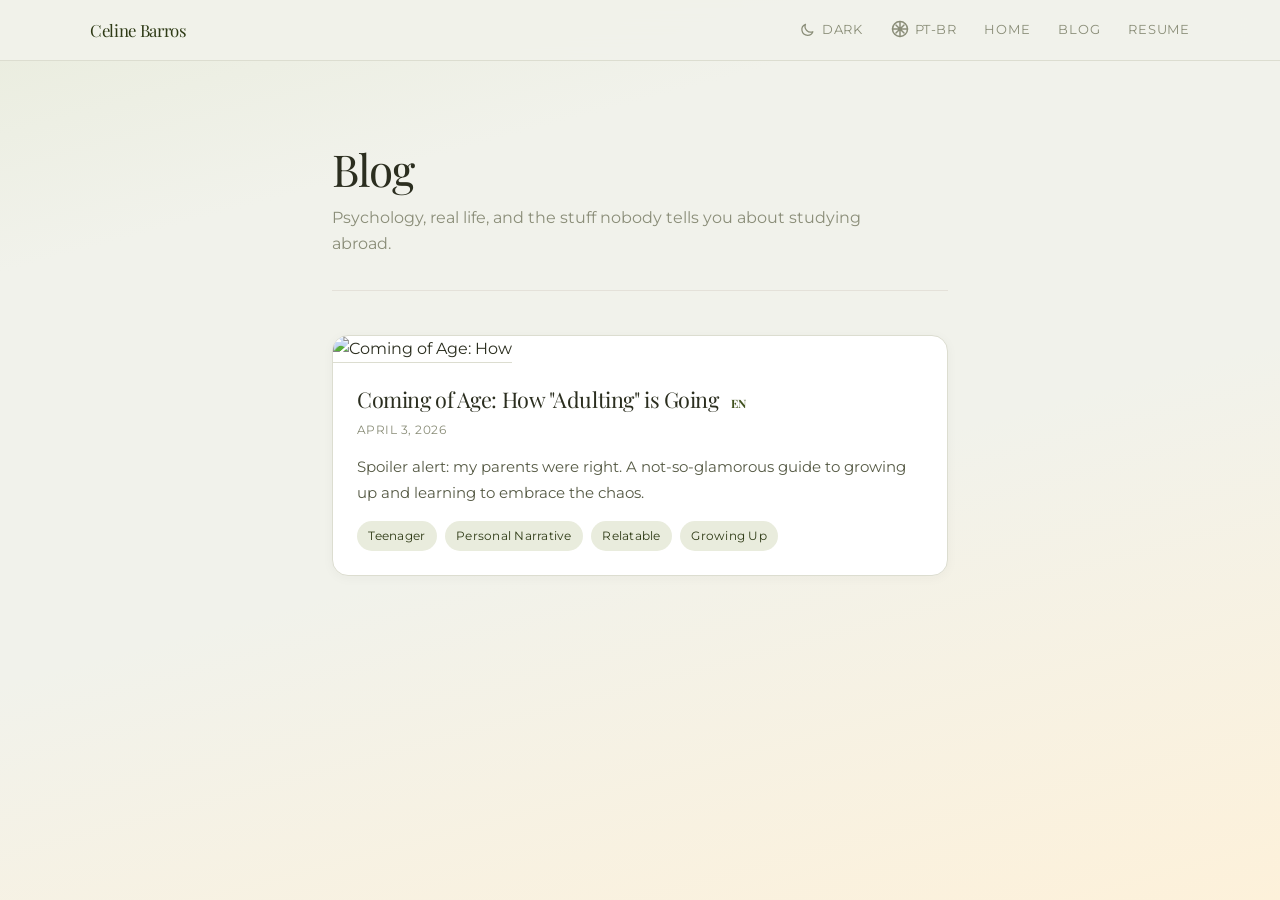
==== commit f98d2a1f: "Rebrand site to celinebarros.acad brand kit Retheme colors/typography to the brand book palette (#41" ====
--- a/blog.html
+++ b/blog.html
@@ -7,8 +7,8 @@
   (function(){try{var k='theme',s=localStorage.getItem(k);if(s==='light'||s==='dark'){document.documentElement.setAttribute('data-theme',s);}else if(window.matchMedia('(prefers-color-scheme: dark)').matches){document.documentElement.setAttribute('data-theme','dark');}}catch(e){}})();
   (function(){try{var l=localStorage.getItem('lang');if(l==='pt'||l==='en'){document.documentElement.setAttribute('data-lang',l);document.documentElement.lang=l;}}catch(e){}})();
   </script>
-  <title>Blog - Celine Oliveira Barros</title>
-  <link rel="icon" href="data:image/svg+xml,<svg xmlns='http://www.w3.org/2000/svg' viewBox='0 0 100 100'><text y='.9em' font-size='90' fill='%234a7c59'>✿</text></svg>">
+  <title>Blog — Celine Barros</title>
+  <link rel="icon" href="data:image/svg+xml,<svg xmlns='http://www.w3.org/2000/svg' viewBox='0 0 100 100'><text y='.9em' font-size='90' fill='%2341521f'>✿</text></svg>">
   <link rel="stylesheet" href="./css/theme.css" />
   <link rel="stylesheet" href="./css/blog.css" />
   <style>
@@ -55,18 +55,18 @@
 <body>
   <nav class="site-nav" aria-label="Main">
     <div class="nav-inner">
-      <a href="./index.html" class="nav-brand">Celine Oliveira Barros</a>
+      <a href="./index.html" class="nav-brand">Celine Barros</a>
       <div class="nav-actions">
         <ul>
           <li class="nav-item--theme">
             <button type="button" class="theme-toggle" aria-label="Switch to dark mode" aria-pressed="false" title="Switch to dark mode">
               <span class="theme-toggle-label theme-toggle-label--dark" aria-hidden="true">
                 <svg class="theme-toggle-icon" viewBox="0 0 24 24" aria-hidden="true"><path stroke="currentColor" stroke-width="2" stroke-linecap="round" stroke-linejoin="round" fill="none" d="M20.354 15.354A9 9 0 018.646 3.646 9.003 9.003 0 0012 21a9.003 9.003 0 008.354-5.646z"/></svg>
-                Dark
+                <span data-en>Dark</span><span data-pt>Escuro</span>
               </span>
               <span class="theme-toggle-label theme-toggle-label--light" aria-hidden="true">
                 <svg class="theme-toggle-icon" viewBox="0 0 24 24" aria-hidden="true"><path stroke="currentColor" stroke-width="2" stroke-linecap="round" stroke-linejoin="round" fill="none" d="M12 3v1m0 16v1m9-9h-1M4 12H3m15.364 6.364l-.707-.707M6.343 6.343l-.707-.707m12.728 0l-.707.707M6.343 17.657l-.707.707M16 12a4 4 0 11-8 0 4 4 0 018 0z"/></svg>
-                Light
+                <span data-en>Light</span><span data-pt>Claro</span>
               </span>
             </button>
           </li>
@@ -82,9 +82,9 @@
               <span class="lang-label-pt">en</span>
             </button>
           </li>
-          <li><a href="./index.html">Home</a></li>
-          <li><a href="./blog.html">Blog</a></li>
-          <li><a href="./resume.html">Resume</a></li>
+          <li><a href="./index.html"><span data-en>Home</span><span data-pt>Início</span></a></li>
+          <li><a href="./blog.html"><span data-en>Blog</span><span data-pt>Blog</span></a></li>
+          <li><a href="./resume.html"><span data-en>Resume</span><span data-pt>Currículo</span></a></li>
         </ul>
       </div>
     </div>
@@ -95,7 +95,7 @@
       <header class="blog-page-header" aria-labelledby="blog-heading">
         <!-- <p class="page-label"><span data-en>Writing</span><span data-pt>Escrita</span></p> -->
         <h1 id="blog-heading" class="blog-title"><span data-en>Blog</span><span data-pt>Blog</span></h1>
-        <p class="page-subtitle"><span data-en>Thoughts on psychology, life, art, and everything in between.</span><span data-pt>Pensamentos sobre psicologia, vida, arte e tudo mais.</span></p>
+        <p class="page-subtitle"><span data-en>Psychology, real life, and the stuff nobody tells you about studying abroad.</span><span data-pt>Psicologia, vida real, e as coisas que ninguém conta sobre estudar fora.</span></p>
       </header>
 
       <div id="posts-listing" class="posts-listing">
@@ -123,6 +123,7 @@
       function applyLang(lang) {
         document.documentElement.setAttribute('data-lang', lang);
         document.documentElement.lang = lang;
+        document.dispatchEvent(new CustomEvent('site-lang-change'));
       }
 
       function setSiteLang(lang) {
--- a/css/theme.css
+++ b/css/theme.css
@@ -1,60 +1,63 @@
 /**
  * Light / dark theme tokens. Toggle via html[data-theme="dark"].
  * Default (no attribute) matches :root light palette; script sets data-theme on load.
+ * Brand palette: #41521F (olive) · #F1F2EB (cream) · #FFBC42 (amber) — celinebarros.acad brand book, 2026.
  */
+
+@import url('https://fonts.googleapis.com/css2?family=Playfair+Display:ital,wght@0,400;0,500;0,600;1,400;1,500&family=Montserrat:wght@400;500;600;700&display=swap');
 
 :root {
   color-scheme: light;
-  --sage: #7a9e7e;
-  --sage-deep: #5c8260;
-  --sage-light: #c0d8c3;
-  --sage-pale: #e8f0e9;
-  --lavender: #9b8ec4;
-  --lavender-deep: #7b6fa8;
-  --lavender-light: #c7bfe0;
-  --lavender-pale: #ede9f6;
-  --cream: #fafaf7;
+  --sage: #41521f;
+  --sage-deep: #2e3a15;
+  --sage-light: #8a9b5e;
+  --sage-pale: #e9ecdd;
+  --lavender: #ffbc42;
+  --lavender-deep: #e0a020;
+  --lavender-light: #ffd98a;
+  --lavender-pale: #fdf1da;
+  --cream: #f1f2eb;
   --warm-white: #ffffff;
-  --ink: #2c2c2c;
-  --ink-light: #555555;
-  --ink-muted: #888888;
-  --blush: #f2e4e1;
-  --peach: #f5d5c8;
-  --border: #e2ded6;
-  --shadow: rgba(122, 158, 126, 0.1);
-  --shadow-lav: rgba(155, 142, 196, 0.1);
-  --nav-bg: rgba(250, 250, 247, 0.92);
-  --nav-dropdown-bg: rgba(250, 250, 247, 0.97);
-  --resume-body-bg: #e8e4de;
+  --ink: #2b2e1f;
+  --ink-light: #565a45;
+  --ink-muted: #8a8d78;
+  --blush: #fdeecb;
+  --peach: #ffdfae;
+  --border: #dcddd0;
+  --shadow: rgba(65, 82, 31, 0.12);
+  --shadow-lav: rgba(255, 188, 66, 0.18);
+  --nav-bg: rgba(241, 242, 235, 0.92);
+  --nav-dropdown-bg: rgba(241, 242, 235, 0.97);
+  --resume-body-bg: #e6e6d9;
   --resume-toolbar-shadow: rgba(0, 0, 0, 0.08);
   --resume-page-shadow: rgba(0, 0, 0, 0.1);
-  --font-display: Georgia, 'Times New Roman', serif;
-  --font-body: 'Segoe UI', Tahoma, Geneva, Verdana, sans-serif;
+  --font-display: 'Playfair Display', Georgia, 'Times New Roman', serif;
+  --font-body: 'Montserrat', 'Segoe UI', Tahoma, Geneva, Verdana, sans-serif;
 }
 
 html[data-theme='dark'] {
   color-scheme: dark;
-  --sage: #8fb896;
-  --sage-deep: #b8d4be;
-  --sage-light: #3d5248;
-  --sage-pale: #1a221e;
-  --lavender: #a898c9;
-  --lavender-deep: #c9bfe8;
-  --lavender-light: #4a4558;
-  --lavender-pale: #1e1c28;
-  --cream: #12141a;
-  --warm-white: #1a1f26;
-  --ink: #e8e8e3;
-  --ink-light: #b8b8b0;
-  --ink-muted: #94948c;
-  --blush: #2a2224;
-  --peach: #2a2420;
-  --border: #2d333d;
+  --sage: #9db36b;
+  --sage-deep: #c3d38f;
+  --sage-light: #3a4326;
+  --sage-pale: #1b2013;
+  --lavender: #ffcf6e;
+  --lavender-deep: #ffdb94;
+  --lavender-light: #4a3a17;
+  --lavender-pale: #241c0d;
+  --cream: #14170f;
+  --warm-white: #1b1f14;
+  --ink: #f1f2eb;
+  --ink-light: #cfd2c2;
+  --ink-muted: #9a9d8c;
+  --blush: #2a2416;
+  --peach: #2e2414;
+  --border: #333a26;
   --shadow: rgba(0, 0, 0, 0.35);
   --shadow-lav: rgba(0, 0, 0, 0.28);
-  --nav-bg: rgba(18, 20, 26, 0.92);
-  --nav-dropdown-bg: rgba(22, 25, 32, 0.98);
-  --resume-body-bg: #0f1218;
+  --nav-bg: rgba(20, 23, 15, 0.92);
+  --nav-dropdown-bg: rgba(24, 27, 18, 0.98);
+  --resume-body-bg: #0f120a;
   --resume-toolbar-shadow: rgba(0, 0, 0, 0.35);
   --resume-page-shadow: rgba(0, 0, 0, 0.45);
 }
@@ -63,7 +66,7 @@
 html[data-theme='dark'] .hero::before {
   background: radial-gradient(
     circle,
-    rgba(122, 158, 126, 0.07) 0%,
+    rgba(157, 179, 107, 0.09) 0%,
     transparent 70%
   );
 }
@@ -71,7 +74,7 @@
 html[data-theme='dark'] .hero::after {
   background: radial-gradient(
     circle,
-    rgba(122, 158, 126, 0.05) 0%,
+    rgba(255, 188, 66, 0.06) 0%,
     transparent 70%
   );
 }
--- a/css/blog.css
+++ b/css/blog.css
@@ -47,28 +47,38 @@
   display: flex;
   justify-content: space-between;
   align-items: center;
-  flex-wrap: wrap;
+  flex-wrap: nowrap;
   min-height: 3.75rem;
   padding: 0.35rem 0;
   gap: 0.75rem;
+  min-width: 0;
 }
 
 .nav-actions {
   display: flex;
   align-items: center;
-  gap: 1.25rem;
-  width: 100%;
+  gap: 1rem;
+  flex: 1 1 auto;
+  min-width: 0;
   justify-content: flex-end;
+  overflow-x: auto;
+  overflow-y: hidden;
+  -webkit-overflow-scrolling: touch;
+  scrollbar-width: thin;
 }
 
 .nav-brand {
-  flex: 1 1 160px;
+  flex: 0 1 auto;
   min-width: 0;
+  overflow: hidden;
+  text-overflow: ellipsis;
+  white-space: nowrap;
 }
 
 .site-nav ul {
-  flex-wrap: wrap;
+  flex-wrap: nowrap;
   justify-content: flex-end;
+  flex-shrink: 0;
 }
 
 @media (max-width: 768px) {
@@ -77,20 +87,15 @@
   }
 
   .nav-inner {
-    align-items: flex-start;
     gap: 0.5rem;
   }
 
   .nav-actions {
-    justify-content: space-between;
-    width: 100%;
     gap: 0.5rem;
   }
 
   .site-nav ul {
     gap: 0.6rem;
-    justify-content: center;
-    width: 100%;
   }
 
   .site-nav ul li {
@@ -154,15 +159,16 @@
     order: 3;
     width: 100%;
     justify-content: center;
-  }
-
-  .site-nav ul {
+    overflow-x: visible;
+  }
+
+  .nav-inner--post .site-nav ul {
     flex-wrap: wrap;
     justify-content: center;
     gap: 0.5rem;
   }
 
-  .site-nav ul li {
+  .nav-inner--post .site-nav ul li {
     white-space: nowrap;
   }
 }
@@ -181,6 +187,7 @@
 .nav-inner--post .nav-actions {
   justify-self: end;
   grid-column: 3;
+  min-width: 0;
 }
 
 .nav-brand {
@@ -260,9 +267,16 @@
 
 @media (max-width: 768px) {
   main {
+    padding-top: 5.75rem;
+  }
+  .blog-page-header {
+    scroll-margin-top: 5.75rem;
+  }
+  /* Post page nav stacks (back / title / actions); needs more offset */
+  body:has(.nav-inner--post) main {
     padding-top: 10rem;
   }
-  .blog-page-header {
+  body:has(.nav-inner--post) .blog-page-header {
     scroll-margin-top: 10rem;
   }
 }
@@ -359,7 +373,7 @@
 
 .post-card:hover {
   border-color: var(--sage-light);
-  box-shadow: 0 12px 36px rgba(122, 158, 126, 0.12);
+  box-shadow: 0 12px 36px rgba(65, 82, 31, 0.12);
   transform: translateY(-3px);
 }
 
@@ -436,51 +450,6 @@
   letter-spacing: -0.03em;
   line-height: 1.2;
   margin-bottom: 1rem;
-}
-
-.post-lang-switcher {
-  margin: 1.25rem 0 1.5rem;
-  display: flex;
-  flex-wrap: wrap;
-  align-items: center;
-  gap: 0.75rem;
-  font-size: 0.9rem;
-  color: var(--ink-muted);
-}
-
-.post-lang-switcher-label {
-  margin: 0;
-  font-weight: 500;
-}
-
-.post-lang-buttons {
-  display: flex;
-  align-items: center;
-  gap: 0.55rem;
-}
-
-.post-lang-btn {
-  padding: 0.35rem 0.7rem;
-  border: 1px solid var(--border);
-  border-radius: 999px;
-  background: var(--cream);
-  color: var(--ink);
-  text-decoration: none;
-  font-weight: 500;
-  transition: background 0.2s, border-color 0.2s;
-}
-
-.post-lang-btn:hover,
-.post-lang-btn:focus-visible {
-  background: var(--sage-pale);
-  border-color: var(--sage-deep);
-  outline: none;
-}
-
-.post-lang-btn.active {
-  background: var(--sage-deep);
-  color: #fff;
-  border-color: var(--sage-deep);
 }
 
 .post-card-language {
@@ -739,7 +708,6 @@
 /* === RESPONSIVE === */
 @media (max-width: 768px) {
   main {
-    padding-top: 4rem;
     background-attachment: scroll;
   }
 
